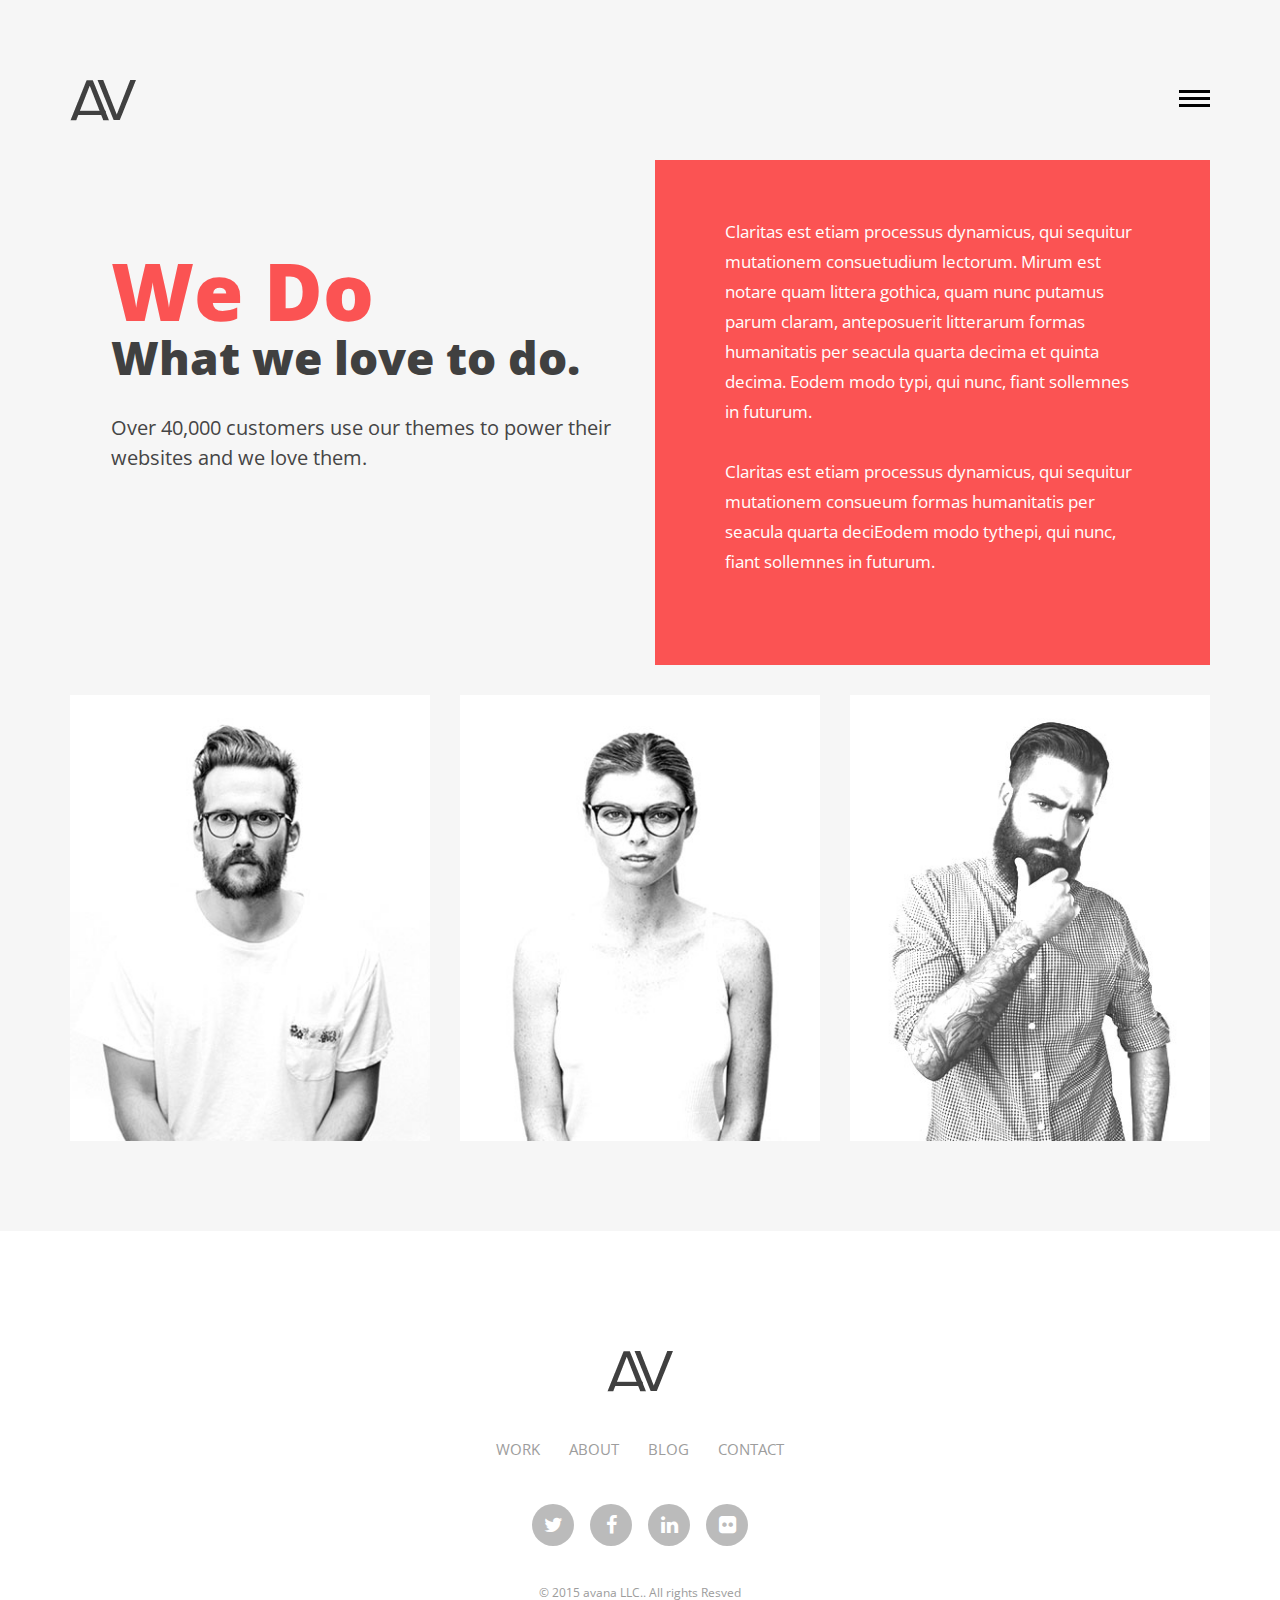
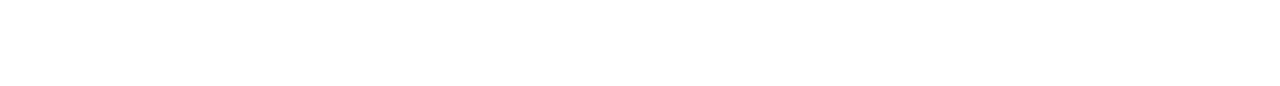
==== about.html @ 1c35844a "first commit." ====
<!DOCTYPE HTML>

 <html>

    <head>

    	<meta name="viewport" content="width=device-width, initial-scale=1, maximum-scale=1" />

        <meta charset="utf-8">

        <!-- Description, Keywords and Author -->

        <meta name="description" content="">

        <meta name="author" content="">

        

        <title>:: avana LLC | About ::</title>

		<link rel="shortcut icon" href="images/favicon.ico" type="image/x-icon">



        <!-- style -->

        <link href="css/style.css" rel="stylesheet" type="text/css">

        <!-- style -->

        <!-- bootstrap -->

        <link href="css/bootstrap.min.css" rel="stylesheet" type="text/css">

        <!-- responsive -->

        <link href="css/responsive.css" rel="stylesheet" type="text/css">

        <!-- font-awesome -->

        <link href="css/fonts.css" rel="stylesheet" type="text/css">

        <link href="css/font-awesome.min.css" rel="stylesheet" type="text/css">

        <!-- font-awesome -->

        

	</head>



    <body>

    

    	<!-- header -->

        	<header role="header">

            	<div class="container">

                	<!-- logo -->

                    	<h1>

                        	<a href="index.html" title="avana LLC"><img src="images/logo.png" title="avana LLC" alt="avana LLC"/></a>

                        </h1>

                    <!-- logo -->

                    <!-- nav -->

                    <nav role="header-nav" class="navy">

                        <ul>

                            <li><a href="index.html" title="Work">Work</a></li>

                            <li class="nav-active"><a href="about.html" title="About">About</a></li>

                            <li><a href="blog.html" title="Blog">Blog</a></li>

                            <li><a href="contact.html" title="Contact">Contact</a></li>

                        </ul>

                    </nav>

                    <!-- nav -->

                </div>

            </header>

        <!-- header -->

        <!-- main -->

        <main role="main-inner-wrapper" class="container">

        	

            <div class="row">

            

            	<section class="col-xs-12 col-sm-6 col-md-6 col-lg-6 ">

                	<article role="pge-title-content">

                    	<header>

                        	<h2><span>We Do</span> What we love to do.</h2>

                        </header>

                        <p>Over 40,000 customers use our themes to power their websites and we love them.</p>

                    </article>

                </section>

                

                <section class="col-xs-12 col-sm-6 col-md-6 col-lg-6">

                	<article class="about-content">

                    	<p>Claritas est etiam processus dynamicus, qui sequitur mutationem consuetudium lectorum. Mirum est notare quam littera gothica, quam nunc putamus parum claram, anteposuerit litterarum formas humanitatis per seacula quarta decima et quinta decima. Eodem modo typi, qui nunc, fiant sollemnes in futurum.</p>

                        <p>Claritas est etiam processus dynamicus, qui sequitur mutationem consueum formas humanitatis per seacula quarta deciEodem modo tythepi, qui nunc, fiant sollemnes in futurum.</p>

                    </article>

                </section>

                

                <div class="clearfix"></div>

                

                <!-- thumbnails -->

                	<div class="thumbnails-pan">

                    	<section class="col-xs-12 col-sm-4 col-md-4 col-lg-4 ">

                        	<figure>

                            	<img src="images/about-images/about-image-1.jpg" class="img-responsive"/>

                            	<figcaption>

                                	<h3>John Doe</h3>

                                    <h5>The designer</h5>

                                </figcaption>

                            </figure>

                        </section>

                        <section class="col-xs-12 col-sm-4 col-md-4 col-lg-4 ">

                        	<figure>

                            	<img src="images/about-images/about-image-2.jpg" class="img-responsive"/>

                            	<figcaption>

                                	<h3>kristy Roan</h3>

                                    <h5>The Manager</h5>

                                </figcaption>

                            </figure>

                        </section>

                        <section class="col-xs-12 col-sm-4 col-md-4 col-lg-4 ">

                        	<figure>

                            	<img src="images/about-images/about-image-3.jpg" class="img-responsive"/>

                            	<figcaption>

                                	<h3>Jason takas</h3>

                                    <h5>The Founder</h5>

                                </figcaption>

                            </figure>

                        </section>

                        

                     

                    </div>

                <!-- thumbnails -->

                

                

            </div>

        </main>

    	<!-- main -->

        <!-- footer -->

        <footer role="footer">

            <!-- logo -->

                <h1>

                    <a href="index.html" title="avana LLC"><img src="images/logo.png" title="avana LLC" alt="avana LLC"/></a>

                </h1>

            <!-- logo -->

            <!-- nav -->

            <nav role="footer-nav">

            	<ul>

                	<li><a href="index.html" title="Work">Work</a></li>

                    <li><a href="about.html" title="About">About</a></li>

                    <li><a href="blog.html" title="Blog">Blog</a></li>

                    <li><a href="contact.html" title="Contact">Contact</a></li>

                </ul>

            </nav>

            <!-- nav -->

            <ul role="social-icons">

            	<li><a href="#"><i class="fa fa-twitter" aria-hidden="true"></i></a></li>

                <li><a href="#"><i class="fa fa-facebook" aria-hidden="true"></i></a></li>

                <li><a href="#"><i class="fa fa-linkedin" aria-hidden="true"></i></a></li>

                <li><a href="#"><i class="fa fa-flickr" aria-hidden="true"></i></a></li>

            </ul>

            <p class="copy-right">&copy; 2015  avana LLC.. All rights Resved</p>

        </footer>

        <!-- footer -->

    

        <!-- jQuery (necessary for Bootstrap's JavaScript plugins) -->

        <script src="js/jquery.min.js" type="text/javascript"></script>

        <!-- custom -->

		<script src="js/nav.js" type="text/javascript"></script>

        <script src="js/custom.js" type="text/javascript"></script>

        <!-- Include all compiled plugins (below), or include individual files as needed -->

        <script src="js/bootstrap.min.js" type="text/javascript"></script>

        <!-- jquery.countdown -->

        <script src="js/html5shiv.js" type="text/javascript"></script>

    </body>

</html>
---- css/style.css ----
/*

	Theme Name: avana LLC

	Template URI: 

	Description: 

	Author:

	Author URI: 

	License: 

	License URI:

	Version: 1.0

	

	1. Body style

	2. Header

	3. Main

	4. Footer

	5. About

	

*/

@import url(https://fonts.googleapis.com/css?family=Open+Sans:400,300,300italic,400italic,600,600italic,700,700italic,800,800italic);

html {

	-ms-text-size-adjust: 100%;

	-webkit-text-size-adjust: 100%;

}

*, *:before, *:after {

	-webkit-box-sizing: border-box;

	-moz-box-sizing: border-box;

	box-sizing: border-box;

}

input, textarea {

	-webkit-appearance: none;

	-webkit-border-radius: 0;

}

button, html input[type="button"],/* 1 */ input[type="reset"], input[type="submit"] {

	-webkit-appearance: button;

	cursor: pointer;

 *overflow:visible;

}

body, img,.commentys-form input[type="text"],.commentys-form input[type="email"],.commentys-form input[type="url"],.commentys-form textarea {

	transition: all .2s linear;

	-o-transition: all .2s linear;

	-moz-transition: all .2s linear;

	-webkit-transition: all .2s linear;

}

html, body, div, span, object, iframe, h1, h2, h3, h4, h5, h6, p, blockquote, pre, abbr, address, cite, code, del, dfn, em, img, ins, kbd, q, samp, small, strong, sub, sup, var, b, i, dl, dt, dd, ol, ul, li, fieldset, form, label, legend, table, caption, tbody, tfoot, thead, tr, th, td, article, aside, canvas, details, figcaption, figure, footer, header, hgroup, menu, nav, section, summary, time, mark, audio, video, input, main {

	-webkit-box-sizing: border-box;

	-moz-box-sizing: border-box;

	box-sizing: border-box;

	margin: 0;

	padding: 0;

	vertical-align: baseline;

	border: 0;

	outline: 0;

}

article, aside, details, figcaption, figure, footer, header, hgroup, menu, nav, section, img, main {

	display: block

}

audio, canvas, video {

	display: inline-block;

 *display:inline;

 *zoom:1

}

blockquote:before, blockquote:after, q:before, q:after {

	content: '';

	content: none;

}

.clear {

	clear: both;

	line-height: 0;

	height: 0;

}

a {

	text-decoration: none;

	outline: none;

	color: #010101;

	transition-delay: 0s;

	transition-duration: 0.6s;

	transition-property: all;

	transition-timing-function: ease;

}

a:focus, img:focus, button:focus, .btn:focus {outline: none;}

::-moz-selection {background-color:#fb5353;color:#fff;text-shadow:none;}

::selection {background-color: #fb5353;color: #fff;text-shadow: none;}

@font-face {font-family: 'Open Sans', sans-serif;}

/*===== Header ===*/

header[role="header"]{ padding-top:80px; padding-bottom:39px}

header[role="header"] h1{ padding:0; margin:0}

header[role="header"] h1 > a{ max-width:66px; display:block; float:left}

header[role="header"] nav{ padding-top:10px;transition-delay: 0s;

transition-duration: 0.6s;transition-property: all;transition-timing-function: ease;}

header[role="header"] nav ul{ display:none; position: fixed; z-index:60; text-align:center; width:100%; height:100%; top:0; left:0; right:0; background-color:rgba(255,255,255,0.8); padding:0; margin:0; padding-top:199px;}

header[role="header"] nav ul > li{ font-weight:800; font-size:42px; display:block}

header[role="header"] nav ul > li > a{ display:block; line-height:72px; color:#404040}

header[role="header"] nav ul > li:hover a,header[role="header"] nav ul > li.nav-active a{ text-decoration:none; color:#fb5353}

header[role="header"] nav #menu-button {width: 31px;font-size: 0;float: right;height: 19px;position: relative; z-index:70;

-webkit-transform: rotate(0deg);-moz-transform: rotate(0deg);-o-transform: rotate(0deg);transform: rotate(0deg);-webkit-transition: .5s ease-in-out;-moz-transition: .5s ease-in-out;-o-transition: .5s ease-in-out;transition: .5s ease-in-out;cursor: pointer;}

header[role="header"] nav #menu-button span {display: block;position: absolute;z-index: 60;height: 3px;

width: 100%;background: #111111;opacity: 1;left: 0;

-webkit-transform: rotate(0deg);-moz-transform: rotate(0deg);-o-transform: rotate(0deg);

transform: rotate(0deg);-webkit-transition: .25s ease-in-out;-moz-transition: .25s ease-in-out;-o-transition: .25s ease-in-out;transition: .25s ease-in-out;}

header[role="header"] nav #menu-button span {background: #010101;}

header[role="header"] nav #menu-button span:nth-child(1) {top:0px;}

header[role="header"] nav #menu-button span:nth-child(2) {top:7px;}

header[role="header"] nav #menu-button span:nth-child(3) {top:14px;}

header[role="header"] nav #menu-button.open span:nth-child(1) {top: 10px;

-webkit-transform: rotate(135deg);-moz-transform: rotate(135deg);-o-transform: rotate(135deg);transform: rotate(135deg);}

header[role="header"] nav #menu-button.open span:nth-child(2) {opacity: 0;left: -60px;}

header[role="header"] nav #menu-button.open span:nth-child(3) {top: 10px;

-webkit-transform: rotate(-135deg);-moz-transform: rotate(-135deg);-o-transform: rotate(-135deg);transform: rotate(-135deg);}

/*===== main ===*/

main[role="main-home-wrapper"],main[role="main-inner-wrapper"] { padding-bottom:90px}

main[role="main-home-wrapper"] article[role="pge-title-content"],main[role="main-inner-wrapper"] article[role="pge-title-content"]{ padding-left:41px}

main[role="main-home-wrapper"] article[role="pge-title-content"] header,main[role="main-inner-wrapper"] article[role="pge-title-content"] header{ padding-bottom:19px; padding-top:83px}

main[role="main-home-wrapper"] article[role="pge-title-content"] header h2,main[role="main-inner-wrapper"] article[role="pge-title-content"] header h2{ font-size:46px; line-height:53px; color:#404040; font-weight:800}

main[role="main-home-wrapper"] article[role="pge-title-content"] header h2 span,main[role="main-inner-wrapper"] article[role="pge-title-content"] header h2 span{ display:block; font-size:80px; color:#fb5353; padding-bottom:15px}

main[role="main-home-wrapper"] article[role="pge-title-content"] p,main[role="main-inner-wrapper"] article[role="pge-title-content"] p{ font-size:20px; line-height:30px; color:#454545}

/*===== footer ===*/

footer[role="footer"]{ background-color:#FFF; padding-top:100px; padding-bottom:77px}

footer[role="footer"] > h1 a{ margin:0 auto; display:block; max-width:66px;}

footer[role="footer"] nav{ padding-top:37px; padding-bottom:43px}

footer[role="footer"] nav > ul{ text-align:center; padding:0; margin:0}

footer[role="footer"] nav > ul > li{ display: inline-block; text-transform:uppercase; font-size:15px; margin:0 13px}

footer[role="footer"] nav > ul > li > a{ color:#9d9d9d}

footer[role="footer"] nav > ul > li:hover a{ text-decoration:none; color:#fb5353}

footer[role="footer"] ul[role="social-icons"]{ padding:0; margin:0; text-align:center; padding-bottom:40px;}

footer[role="footer"] ul[role="social-icons"] > li{ display: inline-block; margin:0 6.5px}

footer[role="footer"] ul[role="social-icons"] > li > a{ display:block; width:42px; height:42px; background-color:#bbbbbb; color:#FFF; line-height:42px; font-size:20px; border-radius:100%; text-align:center}

footer[role="footer"] ul[role="social-icons"] > li:hover a{ background-color:#fb5353}

footer[role="footer"] .copy-right{ text-align:center; display:block; font-size:12px; line-height:13px; color:#9c9c9c}

/*===== About ===*/

main[role="main-inner-wrapper"] .about-content{ background-color:#fb5353; padding-top:57px; padding-left:70px; padding-right:67px; padding-bottom:58px}

main[role="main-inner-wrapper"] .about-content p{ font-size:17px; line-height:30px; color:#FFF; padding-bottom:20px}

main[role="main-inner-wrapper"] .thumbnails-pan{ padding-top:30px}

main[role="main-inner-wrapper"] .thumbnails-pan section figure{ background-color:#FFF; position:relative; overflow:hidden; cursor:pointer}

main[role="main-inner-wrapper"] .thumbnails-pan section figure,main[role="main-inner-wrapper"] .thumbnails-pan section figure, img,main[role="main-inner-wrapper"] .thumbnails-pan section figure figcaption,section.blog-content figure,section.blog-content figure img,section.blog-content  article{transition-delay: 0s;transition-duration: 0.6s;transition-property: all;transition-timing-function: ease;}

main[role="main-inner-wrapper"] .thumbnails-pan section figure figcaption{ position:absolute; bottom:-50%; left:0; right:0; background-color:#fb5353; margin:0 69px; text-align:center; color:#FFF; padding-top:16px; padding-bottom:27px}

main[role="main-inner-wrapper"] .thumbnails-pan section figure figcaption h3{ font-size:21px; line-height:22px; font-weight:300}

main[role="main-inner-wrapper"] .thumbnails-pan section figure figcaption h5{ text-transform:uppercase; font-size:13px; line-height:14px; font-weight:bold}

main[role="main-inner-wrapper"] .thumbnails-pan section figure:hover,section.blog-content:hover article{ background-color:#fb5353; color:#FFF}

main[role="main-inner-wrapper"] .thumbnails-pan section figure:hover img,section.blog-content:hover figure img{-webkit-transform: scale3d(1.08,1.08,2);transform: scale3d(1.08,1.08,2); opacity:0.5}

main[role="main-inner-wrapper"] .thumbnails-pan section figure:hover figcaption{ bottom:0;}

/*===== Blog ===*/

article[role="pge-title-content"].blog-header{ padding-bottom:218px}

section.blog-content{ margin-bottom:29px}

section.blog-content figure{ overflow:hidden; position:relative;background-color: rgba(255,255,255,0.4); cursor:pointer}

section.blog-content figure .post-date{ text-align:center; color:#FFF; font-weight:800; font-size:14px; line-height:18px; text-transform:uppercase; display:block; background-color:#fb5353; width:130px; height:130px; position:absolute; left:0; top:0; padding-top:41px; z-index:50}

section.blog-content figure .post-date span{ font-size:50px; line-height:35px; display:block}

section.blog-content  article{ font-size:21px; line-height:30px; color:#FFF;  font-weight:800; color:#343434; padding-left:42px; padding-top:33px; padding-bottom:31px;}

section.blog-content:hover figure img{ opacity:0.5}

/*===== Contact ===*/

article[role="pge-title-content"].contact-header{ padding-bottom:218px}

article[role="pge-title-content"].contact-header p a{ color:#343434; padding-right:34px}

article[role="pge-title-content"].contact-header p a:hover{color:#fb5353; text-decoration:none}

.demo-wrapper {width: 100%;margin: 0 auto;height:499px;}

#surabaya {width: 100%;height: 100%;}

.error_message{ color:#e84d49}

#success_page h3,#success_page p{color:#60ca6f }

.contat-from-wrapper{ padding:0 69px; margin-top:108px}

.contat-from-wrapper input[type="text"],.contat-from-wrapper input[type="email"],.contat-from-wrapper textarea{ width:100%; display:block; outline:none; border-bottom:1px solid #bbbbbb; background-color:inherit; color:#404040; font-size:21px; line-height:23px; padding-bottom:24px}

.contat-from-wrapper input[type="text"]:focus,.contat-from-wrapper input[type="email"]:focus,.contat-from-wrapper textarea:focus{ border-bottom-color:#9f9e9e}

.contat-from-wrapper form ::-webkit-input-placeholder { color:#404040; }

.contat-from-wrapper form ::-moz-placeholder { color:#404040; } /* firefox 19+ */

.contat-from-wrapper form :-ms-input-placeholder { color:#404040; } /* ie */

.contat-from-wrapper form input:-moz-placeholder { color:#404040; }

.contat-from-wrapper textarea{ border-bottom:1px solid #bbbbbb; border-left:none; border-right:none; border-top:none; height:77px; margin-top:56px}

.contat-from-wrapper input[type="submit"]{ display:block; border:none; outline:none; width:200px; line-height:60px; text-transform:uppercase; font-size:21px; color:#FFF; font-weight:800; letter-spacing:2px; background-color:#e84d49; margin:41px auto; margin-bottom:0}

.contat-from-wrapper input[type="submit"]:hover{background-color:#f8524e}

/*== Work Details ==*/

.work-details,.blog-details{ padding:0 69px; margin-top:73px}

.work-details header h2{ color:#343434; font-size:36px; font-weight:800}

.work-details header a{ display:inline-block; color:#fb5353; font-size:18px;font-weight:800;padding-top:3px}

.work-details header a i{ color:#0d0d0d; padding-left:10px}

.work-details header a:hover{ color:#0d0d0d; text-decoration:none}

.work-details header a:hover i{ color:#fb5353}

.work-details p{ font-size:16px; color:#666666; line-height:30px; margin-bottom:20px; font-weight:300}

.work-details p strong{ font-weight:800}

.work-images{ margin-top:46px}

.work-images li{ margin-bottom:50px}

/*== Blog Details ==*/

.bog-header { padding-bottom:62px}

.bog-header h3,.comments-pan h3,.commentys-form h4{ color:#404040;font-weight:800; padding-bottom:24px; display:block}

.bog-header h3 span{ color:#fb5353}

.bog-header h2{ font-size:36px; font-weight:normal}

.blog-details .enter-content{ margin-top:62px}

.blog-details .enter-content p{ font-size:16px; line-height:30px; font-weight:300; margin-bottom:23px}

.comments-pan{border-top:2px solid #dedede; padding-top:15px}

.comments-pan h3{border-bottom:2px solid #dedede; padding-bottom:34px; margin-bottom:52px}

.comments-reply,.reply-pan{ padding:0; margin:0; list-style:none}

.comments-reply li{ display:block; border-bottom:2px solid #dedede; overflow:hidden; padding-bottom:51px; margin-bottom:39px}

.comments-reply li figure{ float:left; width:70px; background-color:#000}

.comments-reply li section{ float:left; padding-left:30px; font-size:16px; line-height:30px; font-weight:300; color:#343434;width: 92%;}

.comments-reply li section .date-pan{ font-size:14px; line-height:18px; padding-bottom:25px}

.comments-reply li section h4{font-weight:800; color:#404040; font-size:21px; margin-bottom:6px; margin-top:0}

.comments-reply li section h4 a{ font-size:16px; color:#fb5353;font-weight:400; display:inline-block; padding-left:20px}

.reply-pan{ clear:both; display:block; margin-left:100px;padding-top:39px }

.reply-pan li{ border-bottom:none;border-top:2px solid #dedede; padding-bottom:0; margin-bottom:0;padding-top:38px;}

.commentys-form h4{ font-size:24px}

.commentys-form form{ margin-top:30px}

.commentys-form input[type="text"],.commentys-form input[type="email"],.commentys-form input[type="url"],.commentys-form textarea{ font-size:21px; line-height:22px; color:#404040; padding-bottom:26px; border-bottom:2px solid #bbbbbb; width:100%; display:block; border-left:none; border-right:none; border-top:none; background-color:transparent; outline:none}

.commentys-form textarea{ margin-top:57px}

.commentys-form input[type="text"]:focus,.commentys-form input[type="email"]:focus,.commentys-form input[type="url"]:focus,.commentys-form textarea:focus{ border-bottom-color:#000}

.commentys-form input[type="button"]{ padding:0 36px; text-transform:uppercase; display:inline-block; font-size:21px; line-height:60px; color:#FFF; font-weight: bold; text-align:center; border:none; outline:none; background-color:#fb5353; margin-top:50px}

.commentys-form input[type="button"]:hover{ background-color:#ff5c5c}
---- css/responsive.css ----
/* md */
@media (min-width: 992px) and (max-width: 1199px) {
	.comments-reply li section{ width:88%}
}
/* sm */
@media (min-width: 768px) and (max-width: 991px) {
	header[role="header"]{ padding:8% 0;}
	header[role="header"] nav ul{ padding-top:10%}
	main[role="main-home-wrapper"] article[role="pge-title-content"],main[role="main-inner-wrapper"] article[role="pge-title-content"]{ padding-left:0}
	main[role="main-home-wrapper"] article[role="pge-title-content"] header,main[role="main-inner-wrapper"] article[role="pge-title-content"] header{ padding-top:0}
	main[role="main-home-wrapper"] article[role="pge-title-content"] header h2,main[role="main-inner-wrapper"] article[role="pge-title-content"] header h2{ font-size:34px}
	main[role="main-home-wrapper"] article p br{ display:none}
	footer[role="footer"]{ padding:30px 0}
	footer[role="footer"] nav{ padding:15px 0}
	main[role="main-inner-wrapper"] .about-content{ padding:5%}
	main[role="main-inner-wrapper"] .thumbnails-pan section figure figcaption{ margin:0 10%}
	section.blog-content figure .post-date{ padding-top:20px; height:100px; width:100px}
	article.contact-header[role="pge-title-content"] p a{padding-right:10px}
	.contat-from-wrapper{ margin-top:10px; padding:0 15px}
	.grid-lod li{ width:100% !important; position:static !important; display:inline-block}
	.grid-lod li img{ width:100%}
	.work-details,.blog-details{ padding:0; margin-top:0}
	.comments-reply li section{ width:88%}
}
/* xs */
@media (max-width: 767px) {
	header[role="header"]{ padding:8% 0;}
	header[role="header"] nav ul{ padding-top:10%}
	header[role="header"] nav ul > li{ font-size:30px}
	header[role="header"] nav ul > li > a{ line-height:55px}
	main[role="main-home-wrapper"] article[role="pge-title-content"],main[role="main-inner-wrapper"] article[role="pge-title-content"]{ padding-left:0}
	main[role="main-home-wrapper"] article[role="pge-title-content"] header,main[role="main-inner-wrapper"] article[role="pge-title-content"] header{ padding-top:10px}
	main[role="main-home-wrapper"] article[role="pge-title-content"] header h2,main[role="main-inner-wrapper"] article[role="pge-title-content"] header h2{ font-size:47px}
	main[role="main-home-wrapper"] article[role="pge-title-content"] header h2 span, main[role="main-inner-wrapper"] article[role="pge-title-content"] header h2 span{ font-size:60px;}
	main[role="main-home-wrapper"] article{ padding-bottom:30px}
	main[role="main-home-wrapper"] article p br{ display:none}
	footer[role="footer"]{ padding:40px 0}
	footer[role="footer"] nav{ padding:15px 0}
	main[role="main-inner-wrapper"] .about-content{ padding:5%}
	main[role="main-inner-wrapper"] .thumbnails-pan section figure{ margin-bottom:20px}
	article[role="pge-title-content"].blog-header,article[role="pge-title-content"].contact-header{ padding-bottom:30px}
	section.blog-content figure .post-date{ padding-top:20px; height:100px; width:100px}
	section.blog-content article{ padding:2% 5%; font-size:18px; line-height:24px;font-family: 'proxima_nova_cn_rgregular';}
	article.contact-header[role="pge-title-content"] p a{ font-size:18px; padding-right:10px}
	.contat-from-wrapper{ margin-top:10px; padding:0 15px}
	.contat-from-wrapper input[type="text"], .contat-from-wrapper input[type="email"]{ margin-bottom:20px}
	.contat-from-wrapper textarea{ margin-top:0}
	.work-details,.blog-details{ padding:0; margin-top:0}
	.work-images{ margin-top:0}
	.work-images li{ margin-bottom:0; width:100%}
	.work-images li figcaption h2{ font-size:18px;}
	.grid-lod li{ width:100% !important; position:static !important}
	.bog-header h3, .comments-pan h3, .commentys-form h4{ padding-bottom:0}
	.bog-header h2{ font-size:18px; line-height:26px}
	.bog-header{ padding-bottom:20px}
	.blog-details .enter-content{ margin-top:10px}
	.blog-details .enter-content p,.comments-reply li section{ font-size:14px; line-height:26px}
	.comments-pan h3{ padding-bottom:20px; margin-top:0}
	.comments-reply li section{ float:none; width:auto; padding-left:0}
	.comments-reply li figure{ margin-right:20px}
	.reply-pan{ margin-left:20px}
	.commentys-form input[type="text"], .commentys-form input[type="email"], .commentys-form input[type="url"], .commentys-form textarea{ margin-bottom:20px}
	.commentys-form textarea{ margin-top:0; margin-bottom:0}
	
}
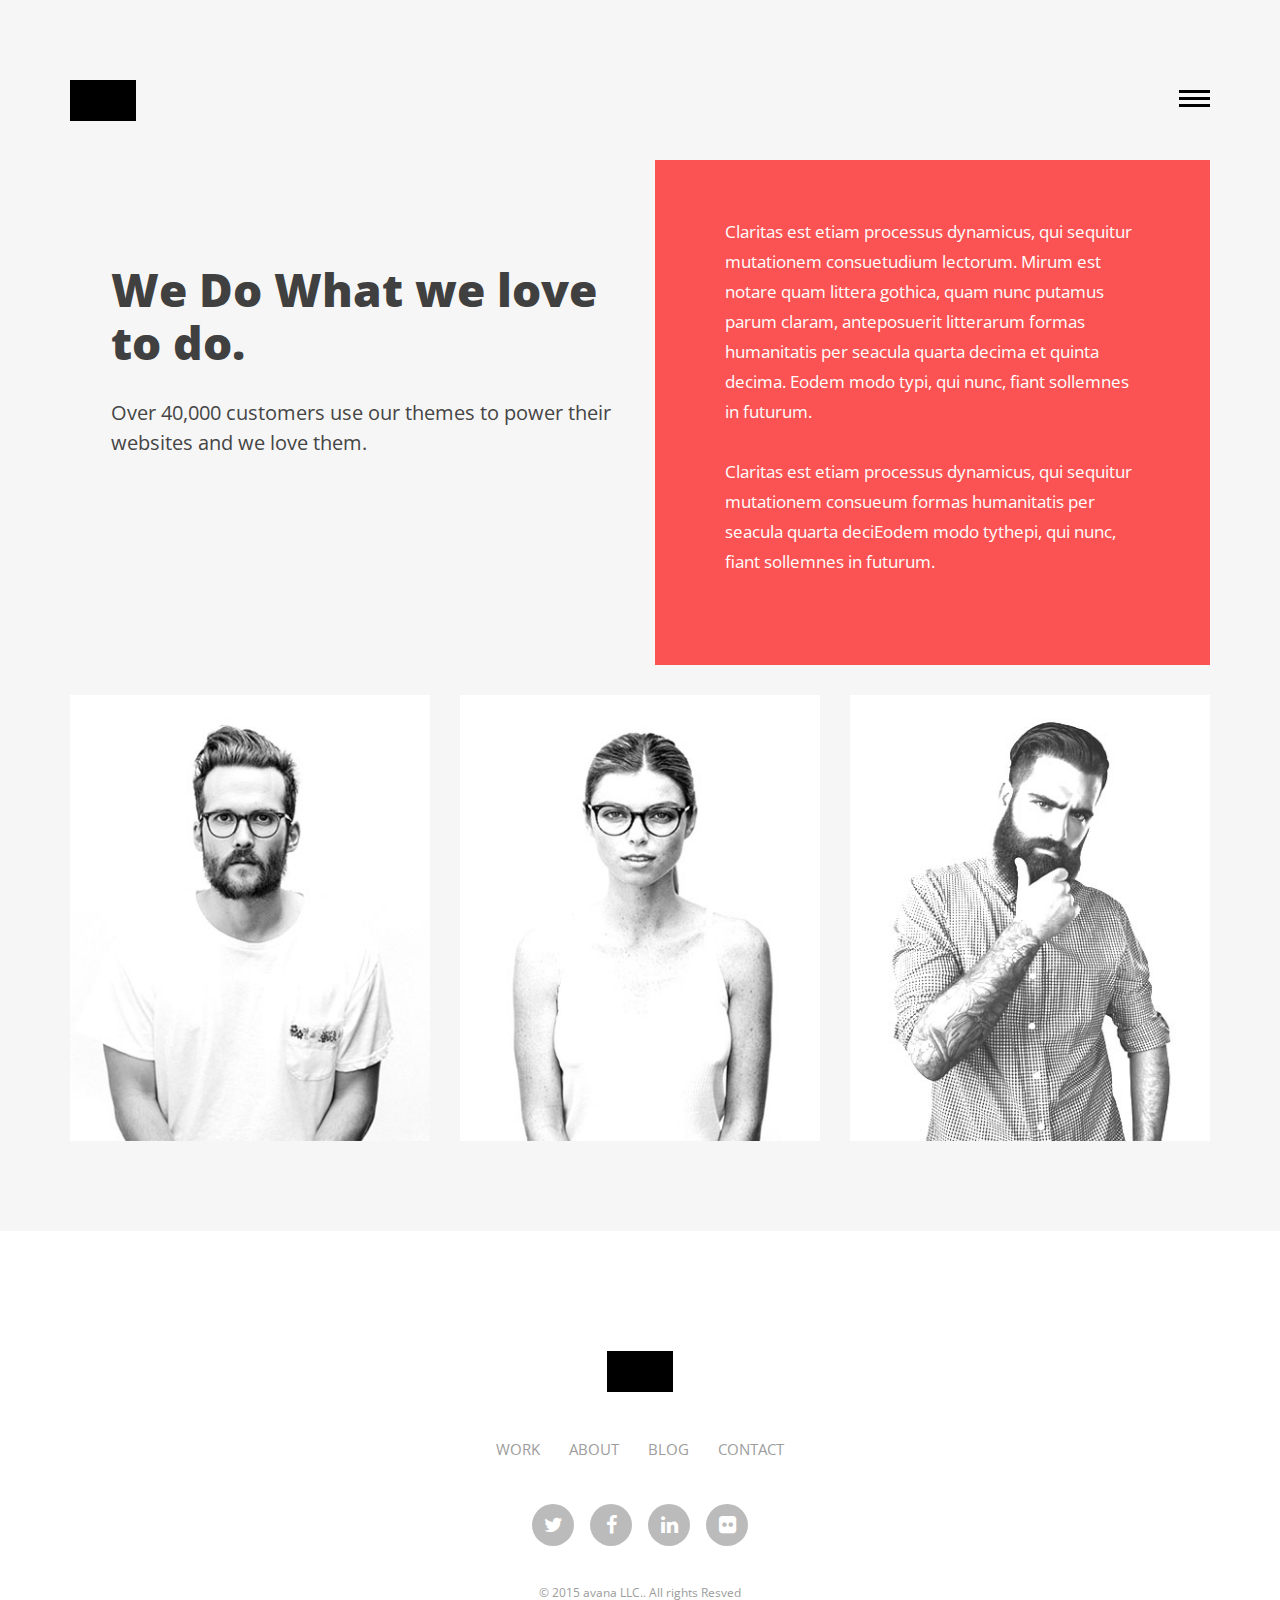
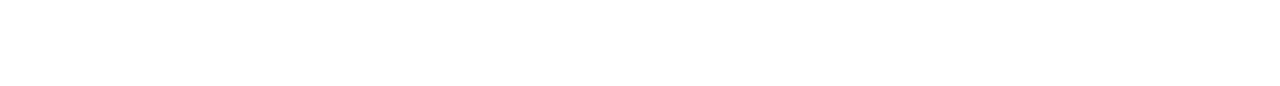
==== commit 49b38c56: "修正" ====
--- a/about.html
+++ b/about.html
@@ -14,11 +14,11 @@
 
         <meta name="author" content="">
 
-        
+
 
         <title>:: avana LLC | About ::</title>
 
-		<link rel="shortcut icon" href="images/favicon.ico" type="image/x-icon">
+		<!-- <link rel="shortcut icon" href="images/favicon.ico" type="image/x-icon"> -->
 
 
 
@@ -44,7 +44,7 @@
 
         <!-- font-awesome -->
 
-        
+
 
 	</head>
 
@@ -52,7 +52,7 @@
 
     <body>
 
-    
+
 
     	<!-- header -->
 
@@ -100,11 +100,11 @@
 
         <main role="main-inner-wrapper" class="container">
 
-        	
+
 
             <div class="row">
 
-            
+
 
             	<section class="col-xs-12 col-sm-6 col-md-6 col-lg-6 ">
 
@@ -122,7 +122,7 @@
 
                 </section>
 
-                
+
 
                 <section class="col-xs-12 col-sm-6 col-md-6 col-lg-6">
 
@@ -136,11 +136,11 @@
 
                 </section>
 
-                
+
 
                 <div class="clearfix"></div>
 
-                
+
 
                 <!-- thumbnails -->
 
@@ -200,17 +200,17 @@
 
                         </section>
 
-                        
-
-                     
+
+
+
 
                     </div>
 
                 <!-- thumbnails -->
 
-                
-
-                
+
+
+
 
             </div>
 
@@ -270,7 +270,7 @@
 
         <!-- footer -->
 
-    
+
 
         <!-- jQuery (necessary for Bootstrap's JavaScript plugins) -->
 
@@ -292,4 +292,4 @@
 
     </body>
 
-</html>+</html>
--- a/css/style.css
+++ b/css/style.css
@@ -2,21 +2,21 @@
 
 	Theme Name: avana LLC
 
-	Template URI: 
-
-	Description: 
+	Template URI:
+
+	Description:
 
 	Author:
 
-	Author URI: 
-
-	License: 
+	Author URI:
+
+	License:
 
 	License URI:
 
 	Version: 1.0
 
-	
+
 
 	1. Body style
 
@@ -28,7 +28,7 @@
 
 	5. About
 
-	
+
 
 */
 
@@ -221,8 +221,8 @@
 main[role="main-home-wrapper"] article[role="pge-title-content"] header,main[role="main-inner-wrapper"] article[role="pge-title-content"] header{ padding-bottom:19px; padding-top:83px}
 
 main[role="main-home-wrapper"] article[role="pge-title-content"] header h2,main[role="main-inner-wrapper"] article[role="pge-title-content"] header h2{ font-size:46px; line-height:53px; color:#404040; font-weight:800}
-
-main[role="main-home-wrapper"] article[role="pge-title-content"] header h2 span,main[role="main-inner-wrapper"] article[role="pge-title-content"] header h2 span{ display:block; font-size:80px; color:#fb5353; padding-bottom:15px}
+/* タイトルカラーラベル修正 */
+main[role="main-home-wrapper"] article[role="pge-title-content"] header h3 span,main[role="main-inner-wrapper"] article[role="pge-title-content"] header h3 span{ display:block; font-size:56px; color:#fb5353; padding-bottom:15px}
 
 main[role="main-home-wrapper"] article[role="pge-title-content"] p,main[role="main-inner-wrapper"] article[role="pge-title-content"] p{ font-size:20px; line-height:30px; color:#454545}
 
@@ -399,4 +399,3 @@
 .commentys-form input[type="button"]{ padding:0 36px; text-transform:uppercase; display:inline-block; font-size:21px; line-height:60px; color:#FFF; font-weight: bold; text-align:center; border:none; outline:none; background-color:#fb5353; margin-top:50px}
 
 .commentys-form input[type="button"]:hover{ background-color:#ff5c5c}
-
